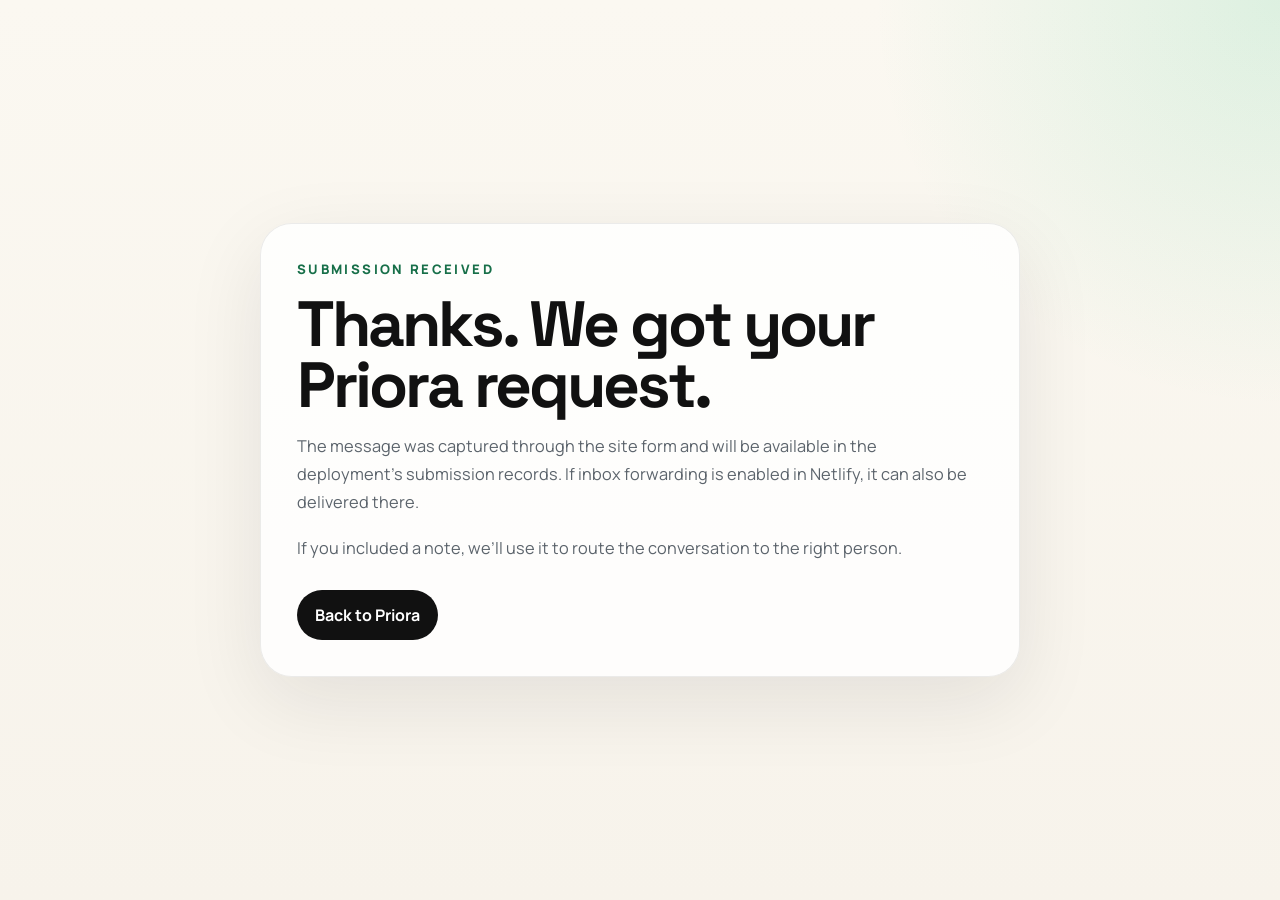
==== thanks/index.html @ 767b36da "Initial commit" ====
<!doctype html>
<html lang="en">
  <head>
    <meta charset="UTF-8" />
    <meta name="viewport" content="width=device-width, initial-scale=1.0" />
    <title>Thanks | Priora</title>
    <link rel="preconnect" href="https://fonts.googleapis.com" />
    <link rel="preconnect" href="https://fonts.gstatic.com" crossorigin />
    <link
      href="https://fonts.googleapis.com/css2?family=Manrope:wght@400;500;600;700;800&family=Space+Grotesk:wght@500;600;700&display=swap"
      rel="stylesheet"
    />
    <style>
      :root {
        color-scheme: light;
        --bg: #f7f3eb;
        --text: #111111;
        --muted: #5c646c;
        --accent: #26c17d;
      }
      * { box-sizing: border-box; }
      body {
        margin: 0;
        min-height: 100vh;
        display: grid;
        place-items: center;
        font-family: "Manrope", sans-serif;
        color: var(--text);
        background:
          radial-gradient(circle at top right, rgba(38, 193, 125, 0.14), transparent 26%),
          linear-gradient(180deg, #fbf8f1 0%, var(--bg) 100%);
        padding: 24px;
      }
      .card {
        width: min(760px, 100%);
        padding: 36px;
        border-radius: 32px;
        background: rgba(255, 255, 255, 0.82);
        border: 1px solid rgba(17, 17, 17, 0.08);
        box-shadow: 0 24px 80px rgba(23, 27, 31, 0.09);
      }
      .eyebrow {
        color: #176f49;
        font-size: 0.82rem;
        font-weight: 800;
        letter-spacing: 0.18em;
        text-transform: uppercase;
      }
      h1 {
        margin: 16px 0 0;
        font: 700 clamp(2.2rem, 5vw, 4rem) "Space Grotesk", sans-serif;
        letter-spacing: -0.045em;
        line-height: 0.95;
      }
      p {
        margin: 18px 0 0;
        color: var(--muted);
        line-height: 1.7;
        font-size: 1.02rem;
      }
      a {
        display: inline-flex;
        margin-top: 28px;
        padding: 14px 18px;
        border-radius: 999px;
        color: white;
        background: var(--text);
        text-decoration: none;
        font-weight: 700;
      }
    </style>
  </head>
  <body>
    <main class="card">
      <div class="eyebrow">Submission received</div>
      <h1>Thanks. We got your Priora request.</h1>
      <p>
        The message was captured through the site form and will be available in the deployment's
        submission records. If inbox forwarding is enabled in Netlify, it can also be delivered there.
      </p>
      <p>
        If you included a note, we’ll use it to route the conversation to the right person.
      </p>
      <a href="/">Back to Priora</a>
    </main>
  </body>
</html>
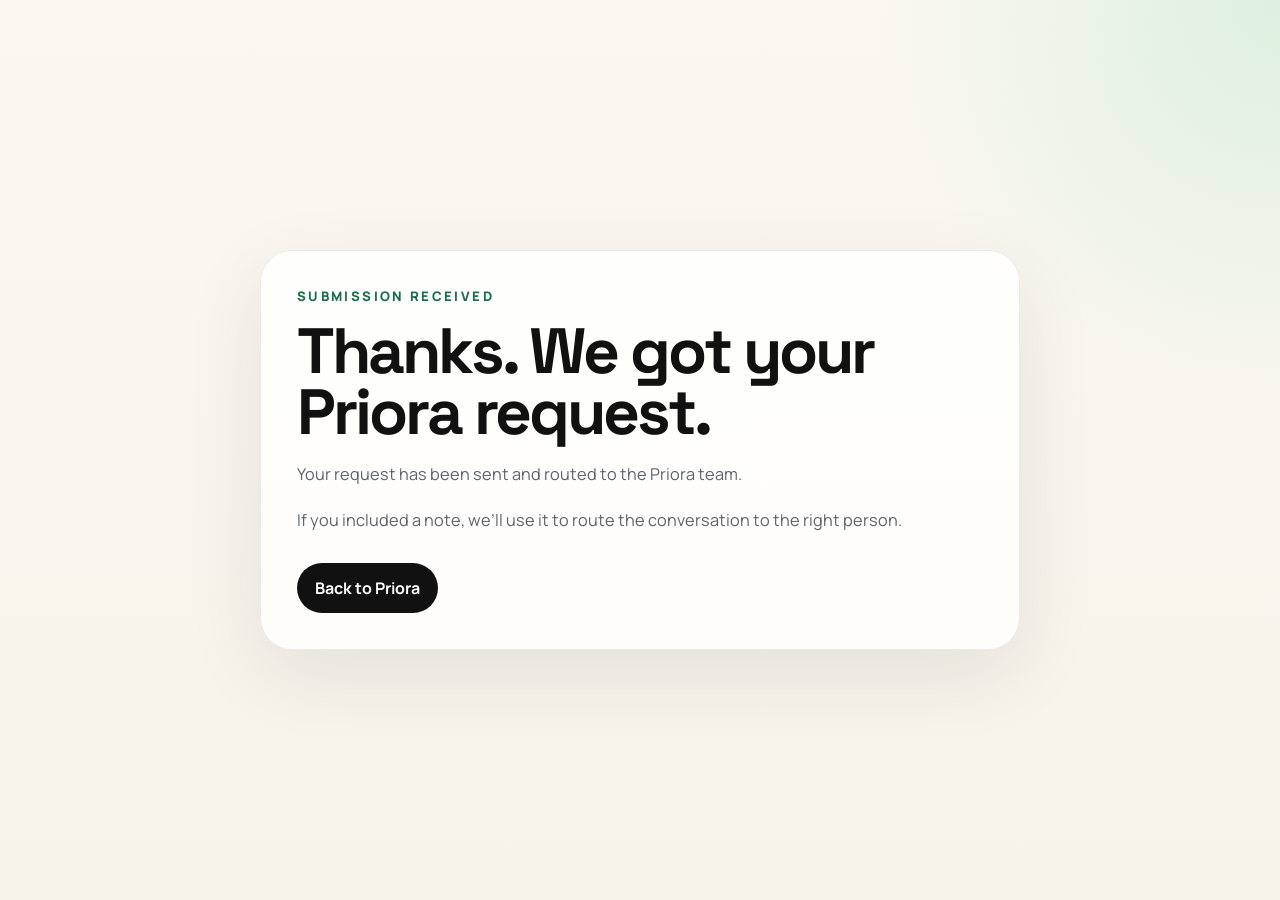
==== commit b5f158a5: "COnnected the vercel form for responces" ====
--- a/thanks/index.html
+++ b/thanks/index.html
@@ -18,7 +18,9 @@
         --muted: #5c646c;
         --accent: #26c17d;
       }
-      * { box-sizing: border-box; }
+      * {
+        box-sizing: border-box;
+      }
       body {
         margin: 0;
         min-height: 100vh;
@@ -74,13 +76,8 @@
     <main class="card">
       <div class="eyebrow">Submission received</div>
       <h1>Thanks. We got your Priora request.</h1>
-      <p>
-        The message was captured through the site form and will be available in the deployment's
-        submission records. If inbox forwarding is enabled in Netlify, it can also be delivered there.
-      </p>
-      <p>
-        If you included a note, we’ll use it to route the conversation to the right person.
-      </p>
+      <p>Your request has been sent and routed to the Priora team.</p>
+      <p>If you included a note, we’ll use it to route the conversation to the right person.</p>
       <a href="/">Back to Priora</a>
     </main>
   </body>
